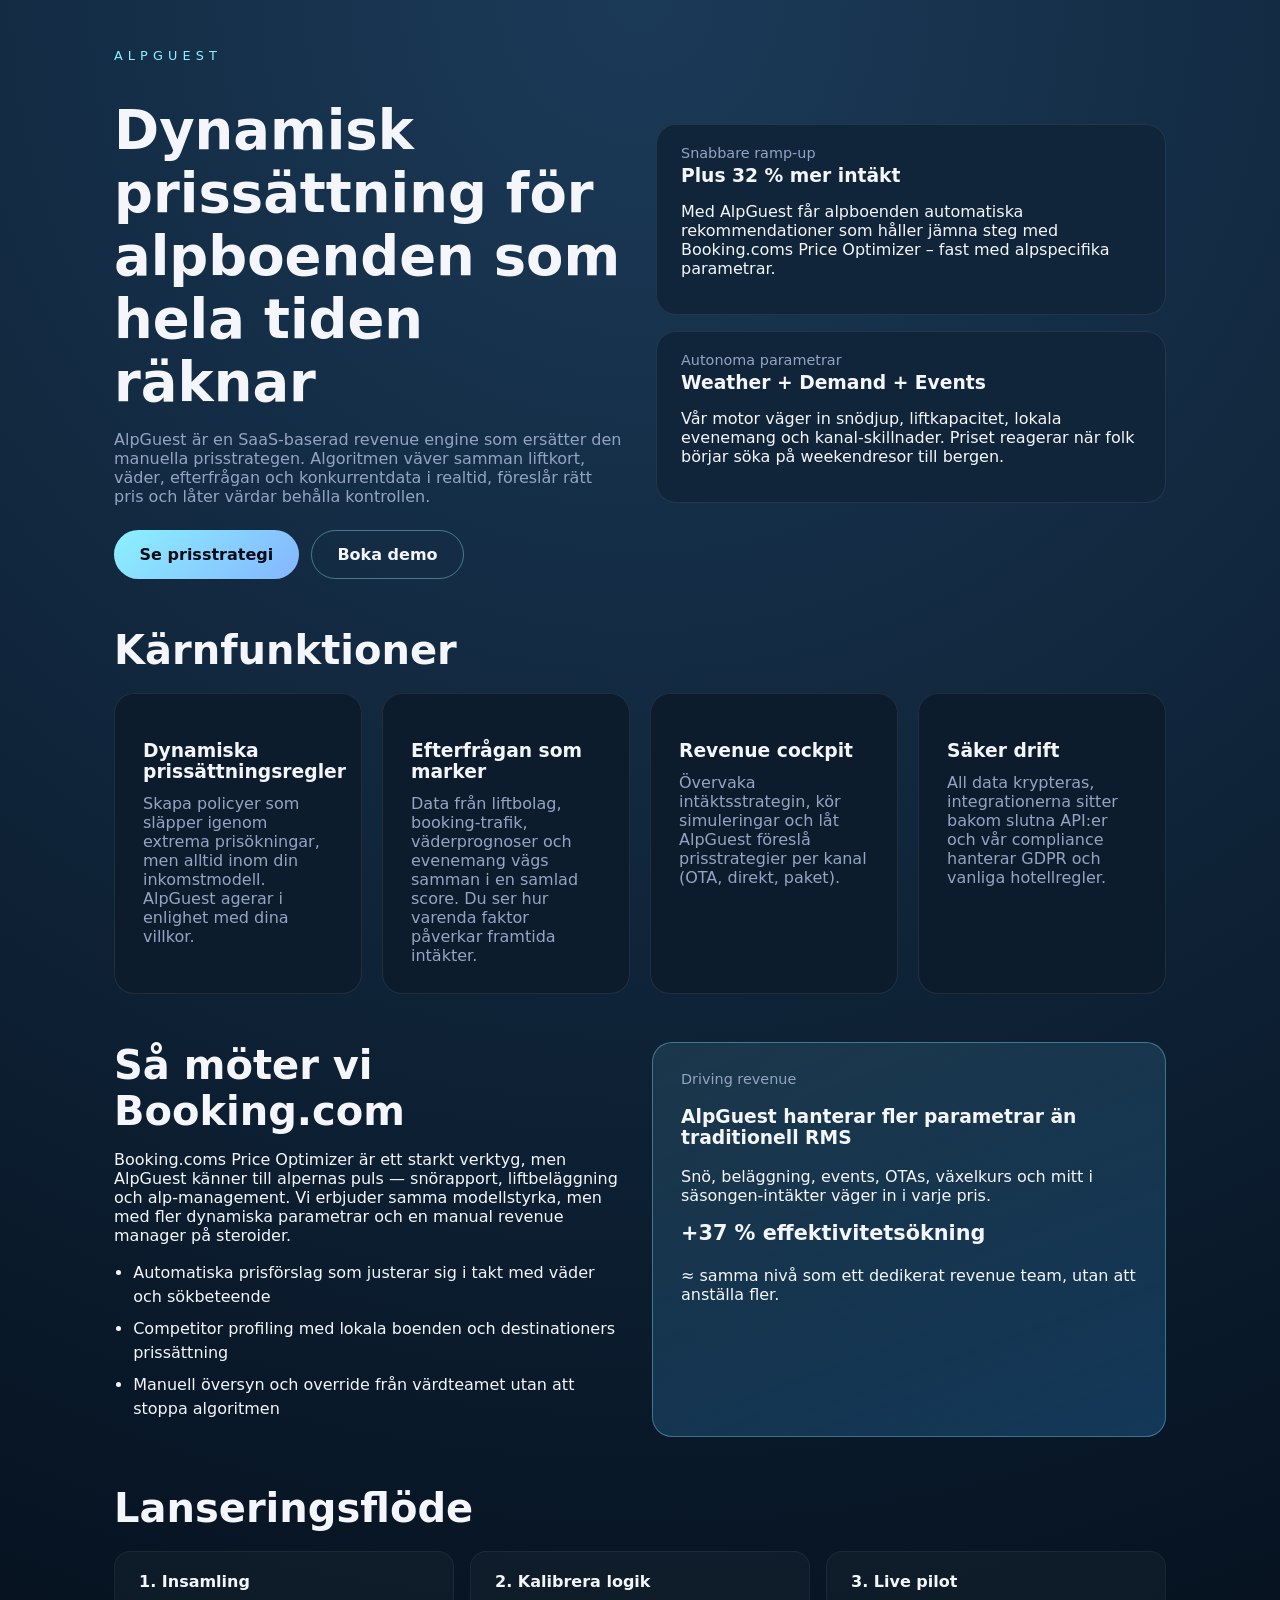
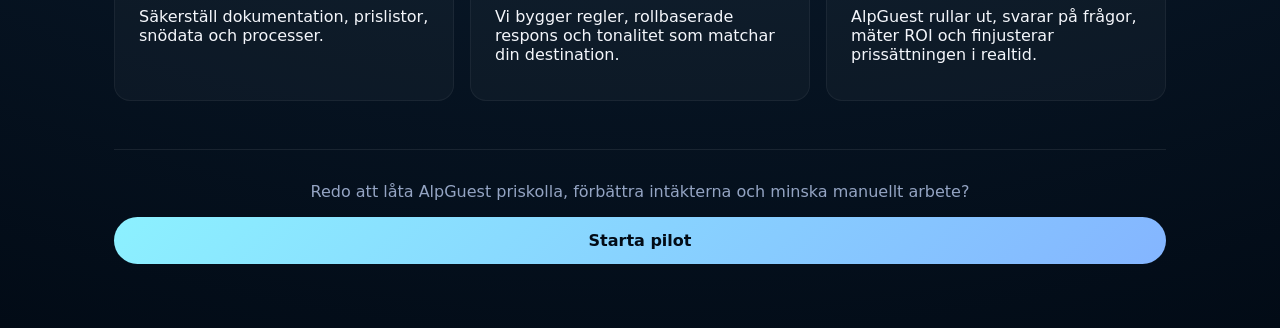
==== index.html @ 7aa8ddc8 "Add files via upload" ====
<!DOCTYPE html>
<html lang="sv">
<head>
  <meta charset="UTF-8" />
  <meta name="viewport" content="width=device-width, initial-scale=1" />
  <title>AlpGuest — dynamisk prissättning för alpboenden</title>
  <link rel="stylesheet" href="styles.css" />
</head>
<body>
  <div class="page">
    <header class="hero">
      <div class="hero-copy">
        <p class="eyebrow">AlpGuest</p>
        <h1>Dynamisk prissättning för alpboenden som hela tiden räknar</h1>
        <p class="lead">AlpGuest är en SaaS-baserad revenue engine som ersätter den manuella prisstrategen. Algoritmen väver samman liftkort, väder, efterfrågan och konkurrentdata i realtid, föreslår rätt pris och låter värdar behålla kontrollen.</p>
        <div class="hero-cta">
          <a class="btn primary" href="#">Se prisstrategi</a>
          <a class="btn ghost" href="#">Boka demo</a>
        </div>
      </div>
      <div class="hero-panel">
        <article>
          <p class="muted">Snabbare ramp-up</p>
          <h3>Plus 32 % mer intäkt</h3>
          <p>Med AlpGuest får alpboenden automatiska rekommendationer som håller jämna steg med Booking.coms Price Optimizer – fast med alpspecifika parametrar.</p>
        </article>
        <article>
          <p class="muted">Autonoma parametrar</p>
          <h3>Weather + Demand + Events</h3>
          <p>Vår motor väger in snödjup, liftkapacitet, lokala evenemang och kanal-skillnader. Priset reagerar när folk börjar söka på weekendresor till bergen.</p>
        </article>
      </div>
    </header>

    <section class="section">
      <h2>Kärnfunktioner</h2>
      <div class="grid">
        <article class="card">
          <h3>Dynamiska prissättningsregler</h3>
          <p>Skapa policyer som släpper igenom extrema prisökningar, men alltid inom din inkomstmodell. AlpGuest agerar i enlighet med dina villkor.</p>
        </article>
        <article class="card">
          <h3>Efterfrågan som marker</h3>
          <p>Data från liftbolag, booking-trafik, väderprognoser och evenemang vägs samman i en samlad score. Du ser hur varenda faktor påverkar framtida intäkter.</p>
        </article>
        <article class="card">
          <h3>Revenue cockpit</h3>
          <p>Övervaka intäktsstrategin, kör simuleringar och låt AlpGuest föreslå prisstrategier per kanal (OTA, direkt, paket).</p>
        </article>
        <article class="card">
          <h3>Säker drift</h3>
          <p>All data krypteras, integrationerna sitter bakom slutna API:er och vår compliance hanterar GDPR och vanliga hotellregler.</p>
        </article>
      </div>
    </section>

    <section class="section">
      <div class="twin">
        <div>
          <h2>Så möter vi Booking.com</h2>
          <p>Booking.coms Price Optimizer är ett starkt verktyg, men AlpGuest känner till alpernas puls — snörapport, liftbeläggning och alp-management. Vi erbjuder samma modellstyrka, men med fler dynamiska parametrar och en manual revenue manager på steroider.</p>
          <ul>
            <li>Automatiska prisförslag som justerar sig i takt med väder och sökbeteende</li>
            <li>Competitor profiling med lokala boenden och destinationers prissättning</li>
            <li>Manuell översyn och override från värdteamet utan att stoppa algoritmen</li>
          </ul>
        </div>
        <div class="stat-card">
          <p class="muted">Driving revenue</p>
          <h3>AlpGuest hanterar fler parametrar än traditionell RMS</h3>
          <p>Snö, beläggning, events, OTAs, växelkurs och mitt i säsongen-intäkter väger in i varje pris.</p>
          <p class="stat-value">+37 % effektivitetsökning</p>
          <p>≈ samma nivå som ett dedikerat revenue team, utan att anställa fler.</p>
        </div>
      </div>
    </section>

    <section class="section timeline">
      <h2>Lanseringsflöde</h2>
      <div class="steps">
        <article>
          <strong>1. Insamling</strong>
          <p>Säkerställ dokumentation, prislistor, snödata och processer.</p>
        </article>
        <article>
          <strong>2. Kalibrera logik</strong>
          <p>Vi bygger regler, rollbaserade respons och tonalitet som matchar din destination.</p>
        </article>
        <article>
          <strong>3. Live pilot</strong>
          <p>AlpGuest rullar ut, svarar på frågor, mäter ROI och finjusterar prissättningen i realtid.</p>
        </article>
      </div>
    </section>

    <footer class="footer">
      <p>Redo att låta AlpGuest priskolla, förbättra intäkterna och minska manuellt arbete?</p>
      <a class="btn primary" href="#">Starta pilot</a>
    </footer>
  </div>
</body>
</html>
---- styles.css ----
:root {
  color-scheme: dark;
  --bg: #020b16;
  --bg-soft: #0d1c2d;
  --panel: #11253a;
  --accent: #8cf1ff;
  --accent-dark: #84b5ff;
  --text: #f4f6fb;
  --muted: #94a4c3;
  font-family: 'Space Grotesk', 'Inter', system-ui, sans-serif;
}

* {
  box-sizing: border-box;
}

body {
  margin: 0;
  background: radial-gradient(circle at top, #1b3a58, var(--bg));
  min-height: 100vh;
  color: var(--text);
}

.page {
  max-width: 1100px;
  margin: 0 auto;
  padding: 3rem 1.5rem 4rem;
  display: flex;
  flex-direction: column;
  gap: 3rem;
}

.hero {
  display: grid;
  grid-template-columns: repeat(auto-fit, minmax(260px, 1fr));
  gap: 2rem;
  align-items: center;
}

.hero-copy h1 {
  font-size: clamp(2.5rem, 3vw + 1rem, 3.8rem);
  margin-bottom: 1rem;
}

.eyebrow {
  letter-spacing: 0.4em;
  text-transform: uppercase;
  font-size: 0.8rem;
  margin: 0 0 0.5rem;
  color: var(--accent);
}

.lead {
  color: var(--muted);
  max-width: 520px;
  margin-bottom: 1.5rem;
}

.hero-cta {
  display: flex;
  flex-wrap: wrap;
  gap: 0.75rem;
}

.btn {
  padding: 0.85rem 1.6rem;
  border-radius: 999px;
  font-weight: 600;
  text-decoration: none;
  display: inline-flex;
  align-items: center;
  justify-content: center;
  transition: transform 0.2s ease, box-shadow 0.2s ease;
}

.btn.primary {
  background: linear-gradient(135deg, var(--accent), var(--accent-dark));
  color: #020b16;
}

.btn.ghost {
  border: 1px solid rgba(140, 241, 255, 0.4);
  color: var(--text);
}

.btn:hover {
  transform: translateY(-2px);
  box-shadow: 0 10px 30px rgba(0, 0, 0, 0.35);
}

.hero-panel {
  display: flex;
  flex-direction: column;
  gap: 1rem;
}

.hero-panel article {
  padding: 1.25rem 1.5rem;
  background: var(--panel);
  border-radius: 1.25rem;
  border: 1px solid rgba(255, 255, 255, 0.08);
}

.hero-panel h3 {
  margin: 0.25rem 0 0.5rem;
}

.muted {
  color: var(--muted);
  font-size: 0.9rem;
  margin: 0;
}

.section {
  display: flex;
  flex-direction: column;
  gap: 1.25rem;
}

.section h2 {
  margin: 0;
  font-size: clamp(2rem, 2vw + 1.5rem, 2.5rem);
}

.grid {
  display: grid;
  grid-template-columns: repeat(auto-fit, minmax(220px, 1fr));
  gap: 1.25rem;
}

.card {
  background: var(--bg-soft);
  border: 1px solid rgba(255, 255, 255, 0.08);
  border-radius: 1.25rem;
  padding: 1.75rem;
  min-height: 200px;
}

.card h3 {
  margin-bottom: 0.75rem;
}

.card p {
  margin: 0;
  color: var(--muted);
}

.twin {
  display: grid;
  grid-template-columns: repeat(auto-fit, minmax(260px, 1fr));
  gap: 1.5rem;
  align-items: stretch;
}

.twin ul {
  padding-left: 1.2rem;
  color: var(--text);
}

.twin ul li {
  margin-bottom: 0.5rem;
  line-height: 1.5;
}

.stat-card {
  padding: 1.75rem;
  border-radius: 1.25rem;
  background: linear-gradient(160deg, rgba(140, 241, 255, 0.1), rgba(24, 70, 110, 0.7));
  border: 1px solid rgba(140, 241, 255, 0.35);
}

.stat-value {
  font-size: 1.3rem;
  margin-top: 1rem;
  font-weight: 600;
}

.timeline .steps {
  display: grid;
  grid-template-columns: repeat(auto-fit, minmax(200px, 1fr));
  gap: 1rem;
}

.timeline article {
  padding: 1.25rem 1.5rem;
  border-radius: 1rem;
  background: rgba(255, 255, 255, 0.03);
  border: 1px solid rgba(255, 255, 255, 0.05);
}

.timeline strong {
  display: block;
  margin-bottom: 0.6rem;
  font-size: 1rem;
}

.footer {
  border-top: 1px solid rgba(255, 255, 255, 0.08);
  padding-top: 2rem;
  text-align: center;
  display: flex;
  flex-direction: column;
  gap: 1rem;
}

.footer p {
  margin: 0;
  color: var(--muted);
}

@media (max-width: 640px) {
  .page {
    padding: 2.5rem 1rem 3rem;
  }

  .hero-cta {
    flex-direction: column;
  }
}
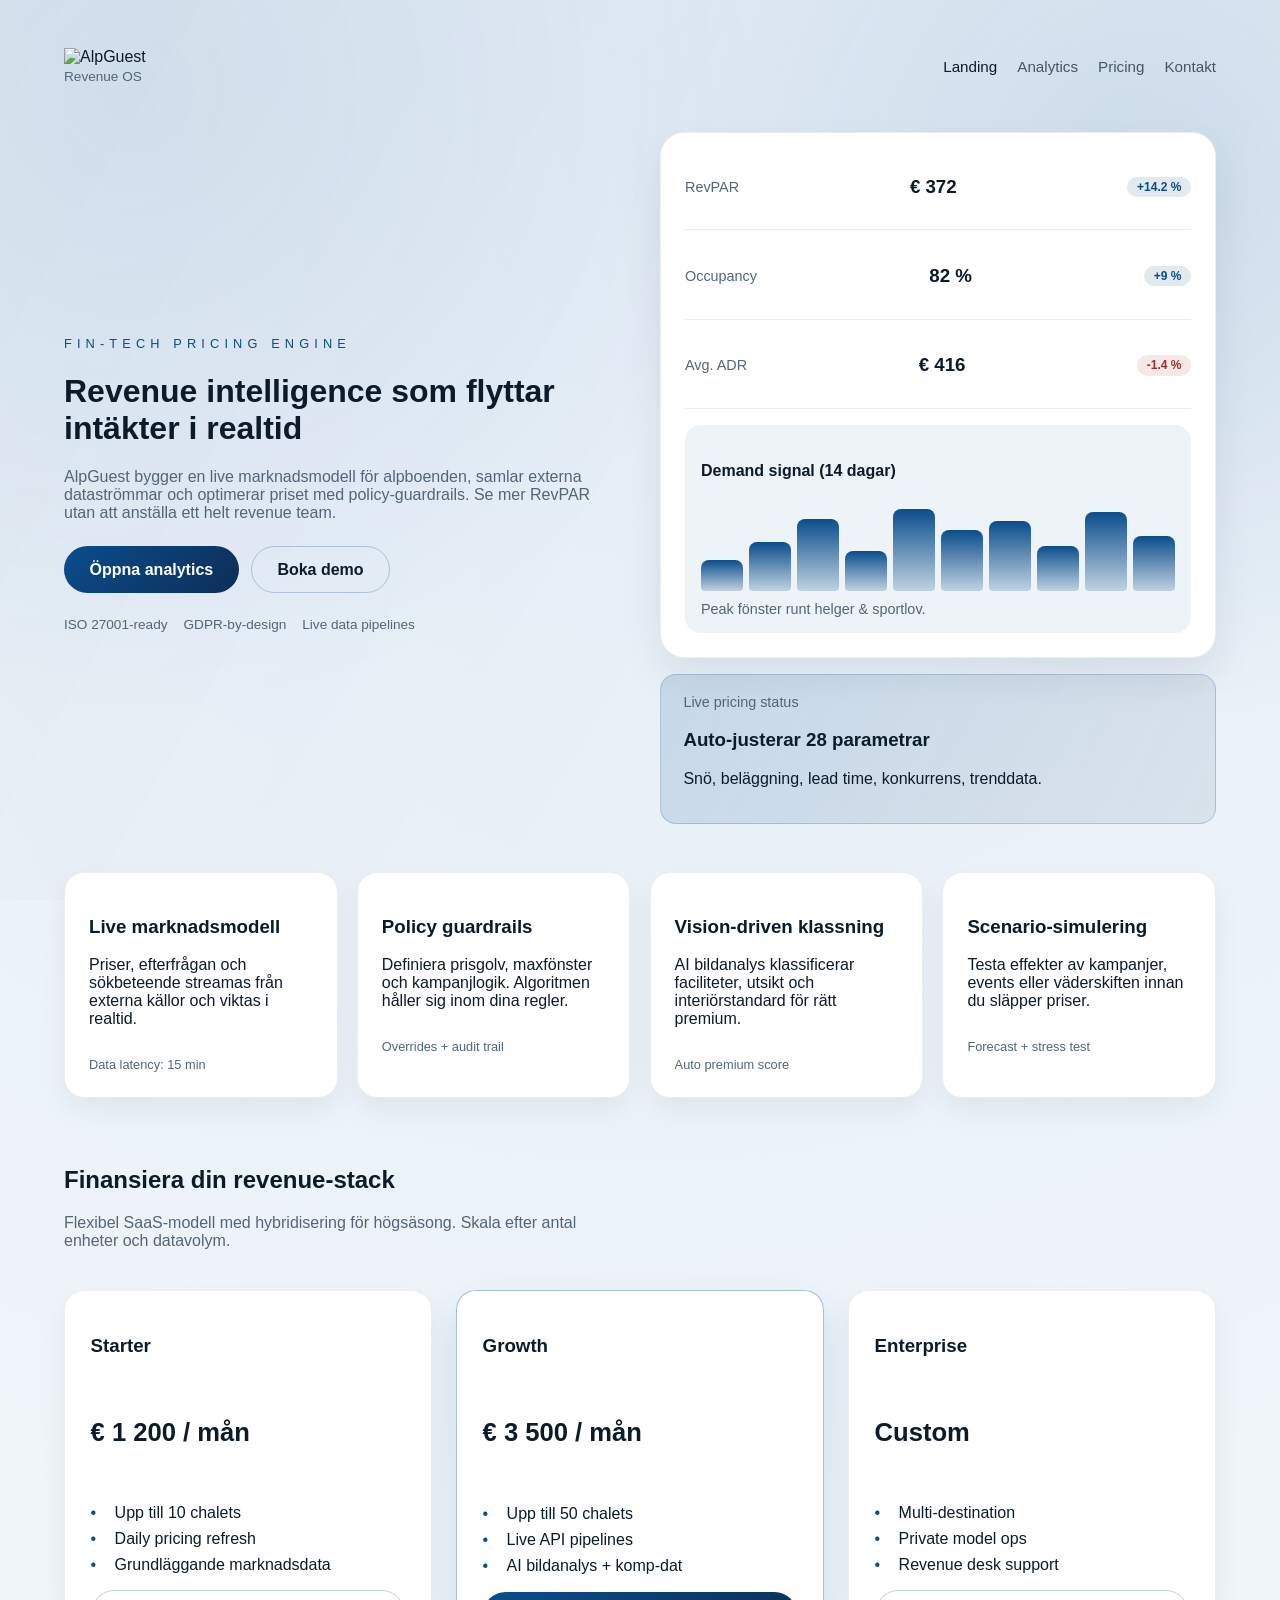
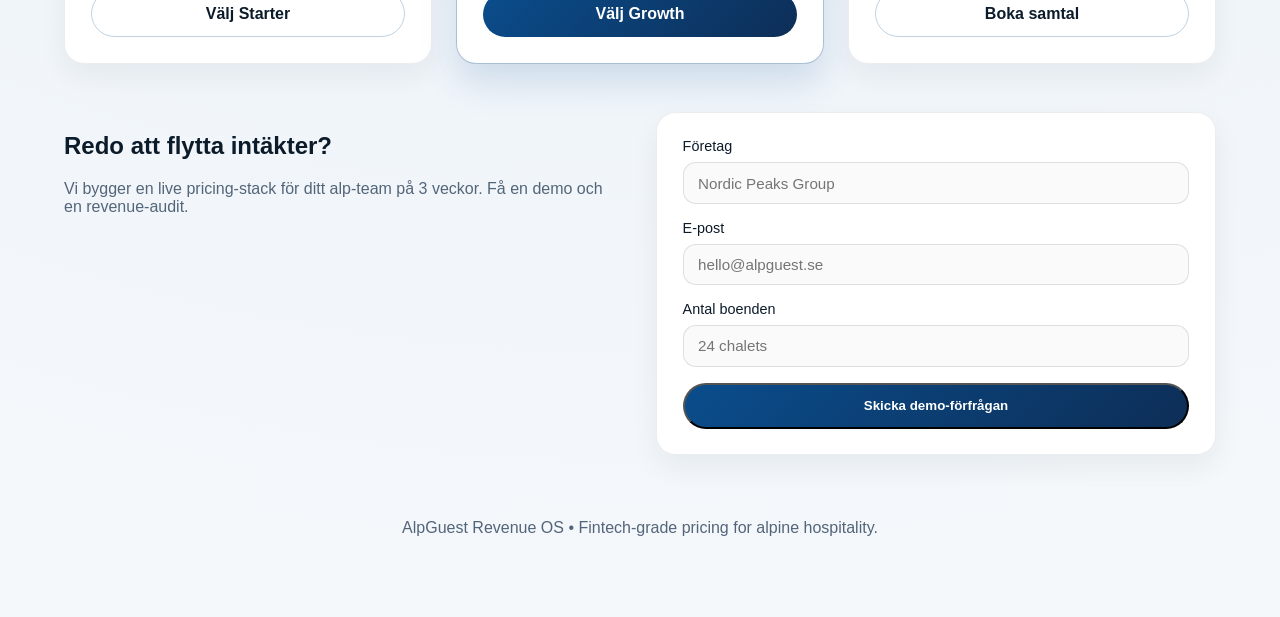
==== commit fcb844c7: "Add files via upload" ====
--- a/index.html
+++ b/index.html
@@ -3,99 +3,169 @@
 <head>
   <meta charset="UTF-8" />
   <meta name="viewport" content="width=device-width, initial-scale=1" />
-  <title>AlpGuest — dynamisk prissättning för alpboenden</title>
+  <title>AlpGuest — Revenue OS för alpboenden</title>
   <link rel="stylesheet" href="styles.css" />
 </head>
 <body>
-  <div class="page">
-    <header class="hero">
-      <div class="hero-copy">
-        <p class="eyebrow">AlpGuest</p>
-        <h1>Dynamisk prissättning för alpboenden som hela tiden räknar</h1>
-        <p class="lead">AlpGuest är en SaaS-baserad revenue engine som ersätter den manuella prisstrategen. Algoritmen väver samman liftkort, väder, efterfrågan och konkurrentdata i realtid, föreslår rätt pris och låter värdar behålla kontrollen.</p>
-        <div class="hero-cta">
-          <a class="btn primary" href="#">Se prisstrategi</a>
-          <a class="btn ghost" href="#">Boka demo</a>
+  <div class="fintech">
+    <nav class="fin-nav">
+      <div class="fin-brand">
+        <img class="fin-logo" src="assets/alpguest-logo.png" alt="AlpGuest" />
+        <span class="fin-sub">Revenue OS</span>
+      </div>
+      <div class="fin-links">
+        <a class="active" href="index.html">Landing</a>
+        <a href="revenue-analytics.html">Analytics</a>
+        <a href="#pricing">Pricing</a>
+        <a href="#contact">Kontakt</a>
+      </div>
+    </nav>
+
+    <header class="fin-hero">
+      <div class="hero-left">
+        <p class="fin-eyebrow">FIN-TECH PRICING ENGINE</p>
+        <h1>Revenue intelligence som flyttar intäkter i realtid</h1>
+        <p class="fin-lead">AlpGuest bygger en live marknadsmodell för alpboenden, samlar externa dataströmmar och optimerar priset med policy-guardrails. Se mer RevPAR utan att anställa ett helt revenue team.</p>
+        <div class="fin-cta">
+          <a class="btn primary" href="revenue-analytics.html">Öppna analytics</a>
+          <a class="btn ghost" href="#contact">Boka demo</a>
+        </div>
+        <div class="fin-trust">
+          <span>ISO 27001-ready</span>
+          <span>GDPR-by-design</span>
+          <span>Live data pipelines</span>
         </div>
       </div>
-      <div class="hero-panel">
-        <article>
-          <p class="muted">Snabbare ramp-up</p>
-          <h3>Plus 32 % mer intäkt</h3>
-          <p>Med AlpGuest får alpboenden automatiska rekommendationer som håller jämna steg med Booking.coms Price Optimizer – fast med alpspecifika parametrar.</p>
-        </article>
-        <article>
-          <p class="muted">Autonoma parametrar</p>
-          <h3>Weather + Demand + Events</h3>
-          <p>Vår motor väger in snödjup, liftkapacitet, lokala evenemang och kanal-skillnader. Priset reagerar när folk börjar söka på weekendresor till bergen.</p>
-        </article>
+      <div class="hero-right">
+        <div class="fin-dashboard">
+          <div class="fin-metric">
+            <p class="muted">RevPAR</p>
+            <h3>€ 372</h3>
+            <span class="tag up">+14.2 %</span>
+          </div>
+          <div class="fin-metric">
+            <p class="muted">Occupancy</p>
+            <h3>82 %</h3>
+            <span class="tag up">+9 %</span>
+          </div>
+          <div class="fin-metric">
+            <p class="muted">Avg. ADR</p>
+            <h3>€ 416</h3>
+            <span class="tag down">-1.4 %</span>
+          </div>
+          <div class="fin-chart">
+            <h4>Demand signal (14 dagar)</h4>
+            <div class="spark-bars">
+              <span style="height:35%"></span>
+              <span style="height:55%"></span>
+              <span style="height:80%"></span>
+              <span style="height:45%"></span>
+              <span style="height:92%"></span>
+              <span style="height:68%"></span>
+              <span style="height:78%"></span>
+              <span style="height:50%"></span>
+              <span style="height:88%"></span>
+              <span style="height:62%"></span>
+            </div>
+            <p class="muted">Peak fönster runt helger & sportlov.</p>
+          </div>
+        </div>
+        <div class="fin-overlay">
+          <p class="muted">Live pricing status</p>
+          <h3>Auto-justerar 28 parametrar</h3>
+          <p>Snö, beläggning, lead time, konkurrens, trenddata.</p>
+        </div>
       </div>
     </header>
 
-    <section class="section">
-      <h2>Kärnfunktioner</h2>
-      <div class="grid">
-        <article class="card">
-          <h3>Dynamiska prissättningsregler</h3>
-          <p>Skapa policyer som släpper igenom extrema prisökningar, men alltid inom din inkomstmodell. AlpGuest agerar i enlighet med dina villkor.</p>
+    <section class="fin-section">
+      <div class="fin-grid">
+        <article class="fin-card">
+          <h3>Live marknadsmodell</h3>
+          <p>Priser, efterfrågan och sökbeteende streamas från externa källor och viktas i realtid.</p>
+          <span class="fin-meta">Data latency: 15 min</span>
         </article>
-        <article class="card">
-          <h3>Efterfrågan som marker</h3>
-          <p>Data från liftbolag, booking-trafik, väderprognoser och evenemang vägs samman i en samlad score. Du ser hur varenda faktor påverkar framtida intäkter.</p>
+        <article class="fin-card">
+          <h3>Policy guardrails</h3>
+          <p>Definiera prisgolv, maxfönster och kampanjlogik. Algoritmen håller sig inom dina regler.</p>
+          <span class="fin-meta">Overrides + audit trail</span>
         </article>
-        <article class="card">
-          <h3>Revenue cockpit</h3>
-          <p>Övervaka intäktsstrategin, kör simuleringar och låt AlpGuest föreslå prisstrategier per kanal (OTA, direkt, paket).</p>
+        <article class="fin-card">
+          <h3>Vision-driven klassning</h3>
+          <p>AI bildanalys klassificerar faciliteter, utsikt och interiörstandard för rätt premium.</p>
+          <span class="fin-meta">Auto premium score</span>
         </article>
-        <article class="card">
-          <h3>Säker drift</h3>
-          <p>All data krypteras, integrationerna sitter bakom slutna API:er och vår compliance hanterar GDPR och vanliga hotellregler.</p>
+        <article class="fin-card">
+          <h3>Scenario-simulering</h3>
+          <p>Testa effekter av kampanjer, events eller väderskiften innan du släpper priser.</p>
+          <span class="fin-meta">Forecast + stress test</span>
         </article>
       </div>
     </section>
 
-    <section class="section">
-      <div class="twin">
-        <div>
-          <h2>Så möter vi Booking.com</h2>
-          <p>Booking.coms Price Optimizer är ett starkt verktyg, men AlpGuest känner till alpernas puls — snörapport, liftbeläggning och alp-management. Vi erbjuder samma modellstyrka, men med fler dynamiska parametrar och en manual revenue manager på steroider.</p>
-          <ul>
-            <li>Automatiska prisförslag som justerar sig i takt med väder och sökbeteende</li>
-            <li>Competitor profiling med lokala boenden och destinationers prissättning</li>
-            <li>Manuell översyn och override från värdteamet utan att stoppa algoritmen</li>
+    <section id="pricing" class="fin-section fin-pricing">
+      <div class="pricing-header">
+        <h2>Finansiera din revenue-stack</h2>
+        <p class="fin-lead">Flexibel SaaS-modell med hybridisering för högsäsong. Skala efter antal enheter och datavolym.</p>
+      </div>
+      <div class="pricing-grid">
+        <article class="pricing-card">
+          <h3>Starter</h3>
+          <p class="price">€ 1 200 / mån</p>
+          <ul class="checklist">
+            <li>Upp till 10 chalets</li>
+            <li>Daily pricing refresh</li>
+            <li>Grundläggande marknadsdata</li>
           </ul>
-        </div>
-        <div class="stat-card">
-          <p class="muted">Driving revenue</p>
-          <h3>AlpGuest hanterar fler parametrar än traditionell RMS</h3>
-          <p>Snö, beläggning, events, OTAs, växelkurs och mitt i säsongen-intäkter väger in i varje pris.</p>
-          <p class="stat-value">+37 % effektivitetsökning</p>
-          <p>≈ samma nivå som ett dedikerat revenue team, utan att anställa fler.</p>
-        </div>
-      </div>
-    </section>
-
-    <section class="section timeline">
-      <h2>Lanseringsflöde</h2>
-      <div class="steps">
-        <article>
-          <strong>1. Insamling</strong>
-          <p>Säkerställ dokumentation, prislistor, snödata och processer.</p>
+          <a class="btn ghost" href="#contact">Välj Starter</a>
         </article>
-        <article>
-          <strong>2. Kalibrera logik</strong>
-          <p>Vi bygger regler, rollbaserade respons och tonalitet som matchar din destination.</p>
+        <article class="pricing-card highlight">
+          <h3>Growth</h3>
+          <p class="price">€ 3 500 / mån</p>
+          <ul class="checklist">
+            <li>Upp till 50 chalets</li>
+            <li>Live API pipelines</li>
+            <li>AI bildanalys + komp-dat</li>
+          </ul>
+          <a class="btn primary" href="#contact">Välj Growth</a>
         </article>
-        <article>
-          <strong>3. Live pilot</strong>
-          <p>AlpGuest rullar ut, svarar på frågor, mäter ROI och finjusterar prissättningen i realtid.</p>
+        <article class="pricing-card">
+          <h3>Enterprise</h3>
+          <p class="price">Custom</p>
+          <ul class="checklist">
+            <li>Multi-destination</li>
+            <li>Private model ops</li>
+            <li>Revenue desk support</li>
+          </ul>
+          <a class="btn ghost" href="#contact">Boka samtal</a>
         </article>
       </div>
     </section>
 
-    <footer class="footer">
-      <p>Redo att låta AlpGuest priskolla, förbättra intäkterna och minska manuellt arbete?</p>
-      <a class="btn primary" href="#">Starta pilot</a>
+    <section id="contact" class="fin-section fin-contact">
+      <div>
+        <h2>Redo att flytta intäkter?</h2>
+        <p class="fin-lead">Vi bygger en live pricing-stack för ditt alp-team på 3 veckor. Få en demo och en revenue-audit.</p>
+      </div>
+      <form class="contact-card">
+        <label class="field">
+          <span>Företag</span>
+          <input type="text" placeholder="Nordic Peaks Group" />
+        </label>
+        <label class="field">
+          <span>E-post</span>
+          <input type="email" placeholder="hello@alpguest.se" />
+        </label>
+        <label class="field">
+          <span>Antal boenden</span>
+          <input type="text" placeholder="24 chalets" />
+        </label>
+        <button class="btn primary" type="button">Skicka demo-förfrågan</button>
+      </form>
+    </section>
+
+    <footer class="fin-footer">
+      <p>AlpGuest Revenue OS • Fintech-grade pricing for alpine hospitality.</p>
     </footer>
   </div>
 </body>
--- a/styles.css
+++ b/styles.css
@@ -1,13 +1,13 @@
 :root {
-  color-scheme: dark;
-  --bg: #020b16;
-  --bg-soft: #0d1c2d;
-  --panel: #11253a;
-  --accent: #8cf1ff;
-  --accent-dark: #84b5ff;
-  --text: #f4f6fb;
-  --muted: #94a4c3;
-  font-family: 'Space Grotesk', 'Inter', system-ui, sans-serif;
+  color-scheme: light;
+  --bg: #f5f8fb;
+  --bg-soft: #eef3f7;
+  --panel: #ffffff;
+  --accent: #0a4d8c;
+  --accent-dark: #0d2e57;
+  --text: #0c1b2a;
+  --muted: #536579;
+  font-family: "IBM Plex Sans", "Sora", "Segoe UI", sans-serif;
 }
 
 * {
@@ -16,7 +16,7 @@
 
 body {
   margin: 0;
-  background: radial-gradient(circle at top, #1b3a58, var(--bg));
+  background: radial-gradient(circle at top, #e3edf7, var(--bg));
   min-height: 100vh;
   color: var(--text);
 }
@@ -28,6 +28,292 @@
   display: flex;
   flex-direction: column;
   gap: 3rem;
+}
+
+.fintech {
+  max-width: 1200px;
+  margin: 0 auto;
+  padding: 3rem 1.5rem 4rem;
+  display: flex;
+  flex-direction: column;
+  gap: 3rem;
+}
+
+.fintech::before {
+  content: "";
+  position: fixed;
+  inset: 0;
+  background:
+    radial-gradient(circle at 10% 10%, rgba(10, 77, 140, 0.08), transparent 45%),
+    radial-gradient(circle at 90% 20%, rgba(10, 77, 140, 0.12), transparent 40%),
+    linear-gradient(120deg, rgba(13, 46, 87, 0.03), transparent 60%);
+  z-index: -1;
+}
+
+.fin-nav {
+  display: flex;
+  justify-content: space-between;
+  align-items: center;
+  gap: 2rem;
+}
+
+.fin-brand {
+  display: flex;
+  flex-direction: column;
+  gap: 0.2rem;
+}
+
+.fin-logo {
+  width: 160px;
+  height: auto;
+  display: block;
+}
+
+.fin-sub {
+  color: var(--muted);
+  font-size: 0.85rem;
+}
+
+.fin-links {
+  display: flex;
+  gap: 1.25rem;
+  flex-wrap: wrap;
+}
+
+.fin-links a {
+  text-decoration: none;
+  color: var(--text);
+  opacity: 0.7;
+  font-size: 0.95rem;
+}
+
+.fin-links a.active,
+.fin-links a:hover {
+  opacity: 1;
+}
+
+.fin-hero {
+  display: grid;
+  grid-template-columns: repeat(auto-fit, minmax(280px, 1fr));
+  gap: 2.5rem;
+  align-items: center;
+}
+
+.fin-eyebrow {
+  letter-spacing: 0.4em;
+  text-transform: uppercase;
+  font-size: 0.8rem;
+  color: var(--accent);
+  margin-bottom: 0.75rem;
+}
+
+.fin-lead {
+  color: var(--muted);
+  max-width: 560px;
+}
+
+.fin-cta {
+  display: flex;
+  gap: 0.75rem;
+  flex-wrap: wrap;
+  margin: 1.5rem 0;
+}
+
+.fin-trust {
+  display: flex;
+  gap: 1rem;
+  flex-wrap: wrap;
+  font-size: 0.85rem;
+  color: var(--muted);
+}
+
+.hero-right {
+  display: grid;
+  gap: 1rem;
+}
+
+.fin-dashboard {
+  display: grid;
+  gap: 1rem;
+  background: var(--panel);
+  border-radius: 1.5rem;
+  padding: 1.5rem;
+  border: 1px solid rgba(12, 27, 42, 0.08);
+  box-shadow: 0 20px 40px rgba(12, 27, 42, 0.08);
+}
+
+.fin-metric {
+  display: flex;
+  justify-content: space-between;
+  align-items: center;
+  gap: 1rem;
+  border-bottom: 1px solid rgba(12, 27, 42, 0.08);
+  padding-bottom: 0.8rem;
+}
+
+.fin-metric:last-child {
+  border-bottom: none;
+  padding-bottom: 0;
+}
+
+.fin-chart {
+  background: var(--bg-soft);
+  border-radius: 1rem;
+  padding: 1rem;
+}
+
+.fin-overlay {
+  padding: 1.2rem 1.4rem;
+  border-radius: 1rem;
+  background: linear-gradient(120deg, rgba(10, 77, 140, 0.15), rgba(13, 46, 87, 0.08));
+  border: 1px solid rgba(10, 77, 140, 0.2);
+}
+
+.fin-section {
+  display: flex;
+  flex-direction: column;
+  gap: 1.5rem;
+}
+
+.fin-grid {
+  display: grid;
+  grid-template-columns: repeat(auto-fit, minmax(220px, 1fr));
+  gap: 1.2rem;
+}
+
+.fin-card {
+  background: var(--panel);
+  border-radius: 1.25rem;
+  padding: 1.5rem;
+  border: 1px solid rgba(12, 27, 42, 0.08);
+  box-shadow: 0 12px 28px rgba(12, 27, 42, 0.06);
+}
+
+.fin-meta {
+  display: inline-block;
+  margin-top: 0.8rem;
+  font-size: 0.8rem;
+  color: var(--muted);
+}
+
+.fin-pricing .pricing-grid {
+  display: grid;
+  grid-template-columns: repeat(auto-fit, minmax(220px, 1fr));
+  gap: 1.5rem;
+}
+
+.pricing-card {
+  background: var(--panel);
+  border-radius: 1.25rem;
+  padding: 1.6rem;
+  border: 1px solid rgba(12, 27, 42, 0.08);
+  box-shadow: 0 12px 28px rgba(12, 27, 42, 0.06);
+  display: grid;
+  gap: 1rem;
+}
+
+.pricing-card.highlight {
+  border: 1px solid rgba(10, 77, 140, 0.35);
+  box-shadow: 0 18px 36px rgba(10, 77, 140, 0.15);
+}
+
+.price {
+  font-size: 1.6rem;
+  font-weight: 600;
+}
+
+.fin-contact {
+  display: grid;
+  grid-template-columns: repeat(auto-fit, minmax(260px, 1fr));
+  gap: 2rem;
+  align-items: start;
+}
+
+.contact-card {
+  background: var(--panel);
+  padding: 1.6rem;
+  border-radius: 1.2rem;
+  border: 1px solid rgba(12, 27, 42, 0.08);
+  box-shadow: 0 12px 28px rgba(12, 27, 42, 0.06);
+  display: grid;
+  gap: 1rem;
+}
+
+.fin-footer {
+  text-align: center;
+  color: var(--muted);
+}
+
+@keyframes floatIn {
+  from {
+    opacity: 0;
+    transform: translateY(18px);
+  }
+  to {
+    opacity: 1;
+    transform: translateY(0);
+  }
+}
+
+.fin-hero,
+.fin-card,
+.pricing-card,
+.contact-card,
+.fin-dashboard,
+.fin-overlay {
+  animation: floatIn 0.7s ease both;
+}
+
+.fin-card:nth-child(1) { animation-delay: 0.05s; }
+.fin-card:nth-child(2) { animation-delay: 0.12s; }
+.fin-card:nth-child(3) { animation-delay: 0.19s; }
+.fin-card:nth-child(4) { animation-delay: 0.26s; }
+
+.pricing-card:nth-child(1) { animation-delay: 0.1s; }
+.pricing-card:nth-child(2) { animation-delay: 0.18s; }
+.pricing-card:nth-child(3) { animation-delay: 0.26s; }
+
+.top-nav {
+  display: flex;
+  justify-content: space-between;
+  align-items: center;
+  gap: 1.5rem;
+  padding: 0.5rem 0;
+}
+
+.brand {
+  display: flex;
+  flex-direction: column;
+  gap: 0.25rem;
+}
+
+.brand-mark {
+  font-weight: 700;
+  letter-spacing: 0.1em;
+  text-transform: uppercase;
+}
+
+.brand-sub {
+  color: var(--muted);
+  font-size: 0.9rem;
+}
+
+.nav-links {
+  display: flex;
+  gap: 1rem;
+  flex-wrap: wrap;
+}
+
+.nav-links a {
+  color: var(--text);
+  text-decoration: none;
+  font-size: 0.95rem;
+  opacity: 0.75;
+}
+
+.nav-links a.active,
+.nav-links a:hover {
+  opacity: 1;
 }
 
 .hero {
@@ -75,12 +361,13 @@
 
 .btn.primary {
   background: linear-gradient(135deg, var(--accent), var(--accent-dark));
-  color: #020b16;
+  color: #ffffff;
 }
 
 .btn.ghost {
-  border: 1px solid rgba(140, 241, 255, 0.4);
+  border: 1px solid rgba(10, 77, 140, 0.25);
   color: var(--text);
+  background: transparent;
 }
 
 .btn:hover {
@@ -92,6 +379,80 @@
   display: flex;
   flex-direction: column;
   gap: 1rem;
+}
+
+.analytics-hero {
+  display: grid;
+  grid-template-columns: repeat(auto-fit, minmax(260px, 1fr));
+  gap: 2rem;
+  align-items: start;
+}
+
+.hero-dashboard {
+  display: grid;
+  gap: 1rem;
+}
+
+.metric {
+  padding: 1rem 1.25rem;
+  background: var(--panel);
+  border-radius: 1rem;
+  border: 1px solid rgba(255, 255, 255, 0.08);
+}
+
+.metric h3 {
+  margin: 0.3rem 0 0.5rem;
+  font-size: 1.6rem;
+}
+
+.tag {
+  display: inline-flex;
+  align-items: center;
+  padding: 0.2rem 0.6rem;
+  border-radius: 999px;
+  font-size: 0.75rem;
+  font-weight: 600;
+}
+
+.tag.up {
+  background: rgba(10, 77, 140, 0.12);
+  color: var(--accent);
+}
+
+.tag.down {
+  background: rgba(190, 69, 69, 0.12);
+  color: #9c2f2f;
+}
+
+.tag.live {
+  background: rgba(10, 77, 140, 0.12);
+  color: var(--accent);
+}
+
+.spark-panel {
+  padding: 1.2rem 1.4rem;
+  border-radius: 1rem;
+  background: linear-gradient(160deg, rgba(10, 77, 140, 0.1), rgba(13, 46, 87, 0.05));
+  border: 1px solid rgba(10, 77, 140, 0.2);
+}
+
+.spark-panel h4 {
+  margin: 0 0 0.75rem;
+}
+
+.spark-bars {
+  display: grid;
+  grid-template-columns: repeat(10, 1fr);
+  gap: 0.4rem;
+  align-items: end;
+  height: 90px;
+  margin-bottom: 0.6rem;
+}
+
+.spark-bars span {
+  display: block;
+  background: linear-gradient(180deg, #0a4d8c, rgba(10, 77, 140, 0.2));
+  border-radius: 8px 8px 4px 4px;
 }
 
 .hero-panel article {
@@ -122,10 +483,24 @@
   font-size: clamp(2rem, 2vw + 1.5rem, 2.5rem);
 }
 
+.section-intro {
+  color: var(--muted);
+  max-width: 720px;
+  margin: 0;
+}
+
 .grid {
   display: grid;
   grid-template-columns: repeat(auto-fit, minmax(220px, 1fr));
   gap: 1.25rem;
+}
+
+.algorithm-grid .card {
+  min-height: 240px;
+}
+
+.algorithm-grid .card.wide {
+  grid-column: span 2;
 }
 
 .card {
@@ -145,11 +520,121 @@
   color: var(--muted);
 }
 
+.integrations .api-card {
+  display: flex;
+  flex-direction: column;
+  gap: 0.75rem;
+}
+
+.code {
+  display: flex;
+  flex-direction: column;
+  gap: 0.4rem;
+  background: rgba(12, 27, 42, 0.04);
+  padding: 0.75rem;
+  border-radius: 0.75rem;
+  border: 1px solid rgba(12, 27, 42, 0.08);
+}
+
+.code code {
+  font-family: "IBM Plex Mono", "JetBrains Mono", monospace;
+  font-size: 0.85rem;
+  color: #0d2e57;
+}
+
+.pipeline {
+  display: grid;
+  grid-template-columns: repeat(auto-fit, minmax(240px, 1fr));
+  gap: 1.5rem;
+  margin-top: 1.5rem;
+}
+
+.pipeline-card {
+  background: var(--panel);
+  border-radius: 1.25rem;
+  padding: 1.5rem;
+  border: 1px solid rgba(12, 27, 42, 0.08);
+}
+
+.status-row {
+  display: flex;
+  justify-content: space-between;
+  align-items: center;
+  padding: 0.5rem 0;
+  border-bottom: 1px solid rgba(12, 27, 42, 0.08);
+}
+
+.status-row:last-child {
+  border-bottom: none;
+}
+
+.checklist {
+  list-style: none;
+  padding: 0;
+  margin: 1rem 0 0;
+  display: grid;
+  gap: 0.5rem;
+}
+
+.checklist li {
+  padding-left: 1.5rem;
+  position: relative;
+}
+
+.checklist li::before {
+  content: "•";
+  position: absolute;
+  left: 0;
+  color: var(--accent);
+}
+
 .twin {
   display: grid;
   grid-template-columns: repeat(auto-fit, minmax(260px, 1fr));
   gap: 1.5rem;
   align-items: stretch;
+}
+
+.form-card {
+  display: flex;
+  flex-direction: column;
+  gap: 1rem;
+}
+
+.field {
+  display: flex;
+  flex-direction: column;
+  gap: 0.5rem;
+  font-size: 0.9rem;
+}
+
+.field input {
+  background: rgba(12, 27, 42, 0.02);
+  border: 1px solid rgba(12, 27, 42, 0.12);
+  border-radius: 0.8rem;
+  color: var(--text);
+  padding: 0.7rem 0.9rem;
+  font-size: 0.95rem;
+}
+
+.dropzone {
+  border: 1px dashed rgba(10, 77, 140, 0.4);
+  border-radius: 0.9rem;
+  padding: 1rem;
+  color: var(--muted);
+  text-align: center;
+  background: rgba(12, 27, 42, 0.02);
+}
+
+.toggle-row {
+  display: flex;
+  align-items: center;
+  gap: 0.6rem;
+  font-size: 0.9rem;
+}
+
+.ai-card .tag {
+  margin-top: 1rem;
 }
 
 .twin ul {
@@ -195,7 +680,7 @@
 }
 
 .footer {
-  border-top: 1px solid rgba(255, 255, 255, 0.08);
+  border-top: 1px solid rgba(12, 27, 42, 0.08);
   padding-top: 2rem;
   text-align: center;
   display: flex;
@@ -216,4 +701,22 @@
   .hero-cta {
     flex-direction: column;
   }
-}
+
+  .top-nav {
+    flex-direction: column;
+    align-items: flex-start;
+  }
+
+  .algorithm-grid .card.wide {
+    grid-column: span 1;
+  }
+
+  .fin-nav {
+    flex-direction: column;
+    align-items: flex-start;
+  }
+
+  .fin-cta {
+    flex-direction: column;
+  }
+}
